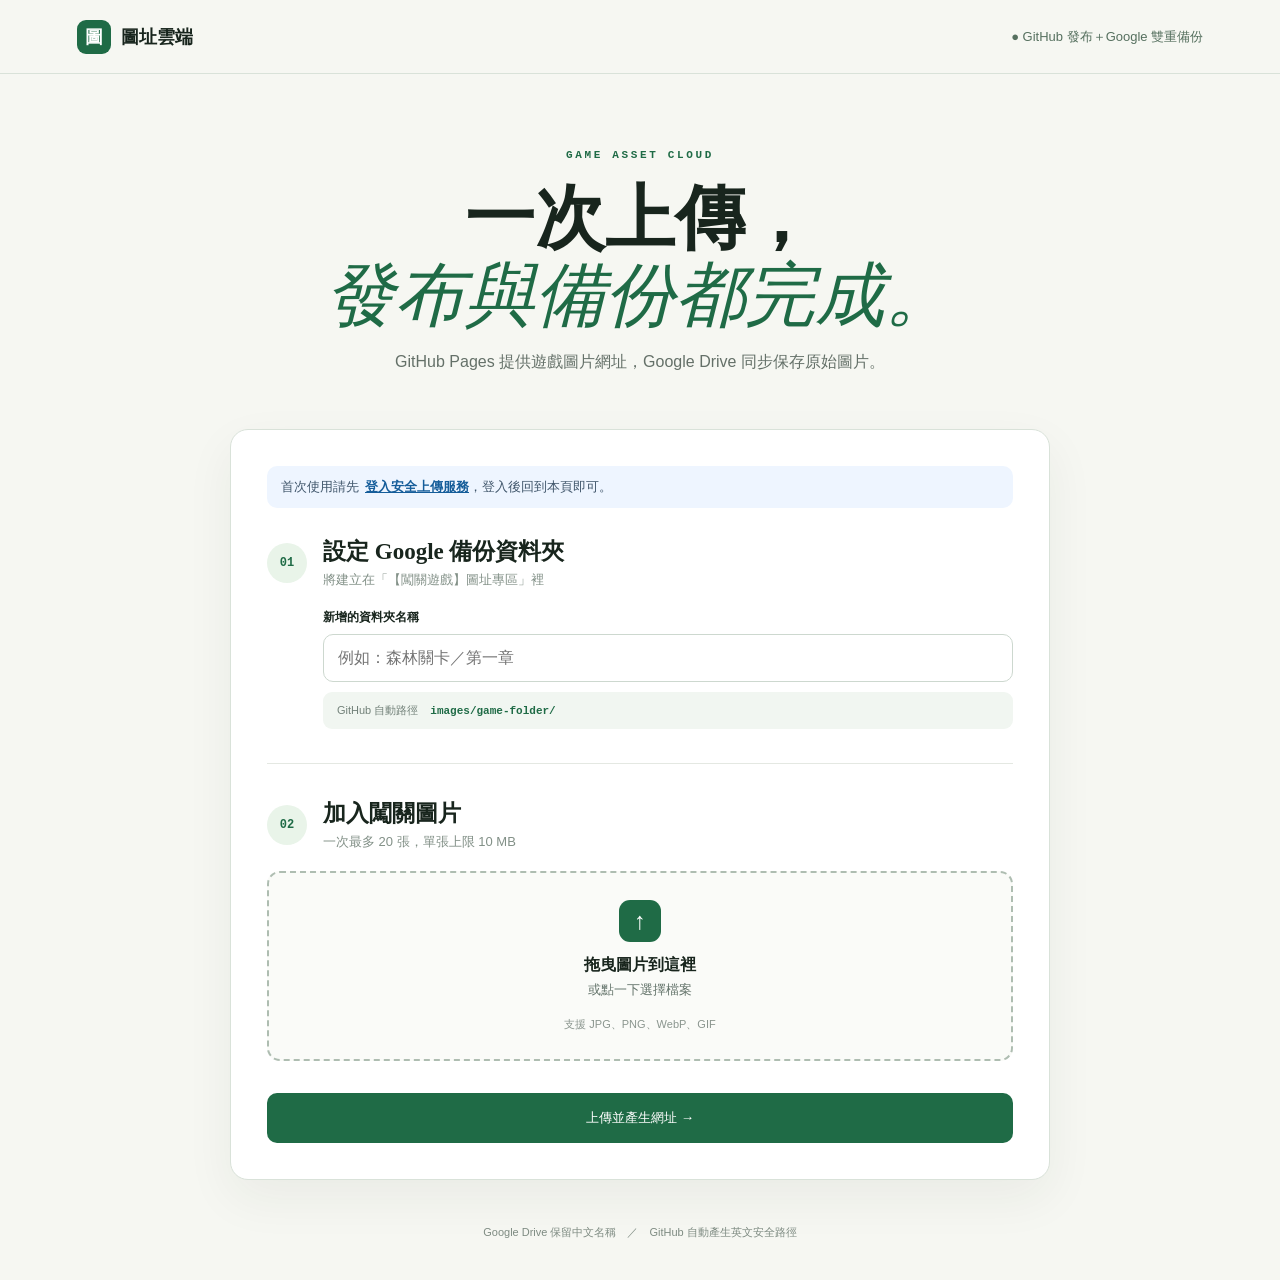
==== index.html @ 6aad8292 "Upload files one at a time: index.html" ====
<!doctype html>
<html lang="zh-Hant">
<head>
  <meta charset="utf-8">
  <meta name="viewport" content="width=device-width,initial-scale=1">
  <title>圖址雲端小工具</title>
  <meta name="description" content="一次將闖關遊戲圖片發布至 GitHub Pages，並備份到 Google Drive。">
  <link rel="stylesheet" href="styles.css">
  <link rel="stylesheet" href="drag-drop.css?v=2">
</head>
<body>
  <header><a class="brand" href="#top"><b>圖</b>圖址雲端</a><span class="status">● GitHub 發布＋Google 雙重備份</span></header>
  <main id="top">
    <section class="hero"><small>GAME ASSET CLOUD</small><h1>一次上傳，<em>發布與備份都完成。</em></h1><p>GitHub Pages 提供遊戲圖片網址，Google Drive 同步保存原始圖片。</p></section>
    <section class="card">
      <div class="notice">首次使用請先<a href="https://game-image-cloud-tool.genikid-ai.chatgpt.site/" target="_blank" rel="noopener">登入安全上傳服務</a>，登入後回到本頁即可。</div>
      <div class="step"><i>01</i><div><h2>設定 Google 備份資料夾</h2><p>將建立在「【闖關遊戲】圖址專區」裡</p></div></div>
      <label for="folder">新增的資料夾名稱</label>
      <input id="folder" maxlength="80" placeholder="例如：森林關卡／第一章">
      <div class="path"><span>GitHub 自動路徑</span><code id="path">images/game-folder/</code></div>
      <hr>
      <div class="step"><i>02</i><div><h2>加入闖關圖片</h2><p>一次最多 20 張，單張上限 10 MB</p></div></div>
      <label class="drop" for="images"><strong>↑</strong><b>拖曳圖片到這裡</b><span>或點一下選擇檔案</span><small>支援 JPG、PNG、WebP、GIF</small></label>
      <input id="images" type="file" accept="image/jpeg,image/png,image/webp,image/gif" multiple hidden>
      <div id="files" class="files"></div><p id="error" class="error" hidden></p>
      <button id="upload" class="primary">上傳並產生網址 <span>→</span></button>
    </section>
    <section id="results" class="card results" hidden><div class="result-head"><div><h2>✓ 圖片同步完成</h2><p>以下網址可直接用在遊戲中</p></div><button id="copy-all">複製全部網址</button></div><div id="result-list"></div></section>
  </main>
  <footer>Google Drive 保留中文名稱　／　GitHub 自動產生英文安全路徑</footer>
  <script src="app.js?v=3"></script>
</body>
</html>
---- styles.css ----
:root{--ink:#18251d;--green:#1f6b46;--mint:#e9f4e9;--line:#d9e2d9;--paper:#f6f7f2}*{box-sizing:border-box}body{margin:0;background:var(--paper);color:var(--ink);font-family:"Microsoft JhengHei",sans-serif}header{height:74px;padding:0 6vw;display:flex;align-items:center;justify-content:space-between;border-bottom:1px solid var(--line)}.brand{display:flex;align-items:center;gap:10px;color:var(--ink);font-size:18px;font-weight:800;text-decoration:none}.brand b{display:grid;place-items:center;width:34px;height:34px;border-radius:9px;background:var(--green);color:white}.status{font-size:13px;color:#56705f}.hero{max-width:900px;margin:auto;padding:70px 24px 40px;text-align:center}.hero small{color:var(--green);font:700 11px monospace;letter-spacing:.24em}.hero h1{margin:18px 0;font:700 clamp(40px,6vw,70px)/1.1 Georgia,"Microsoft JhengHei"}.hero em{display:block;color:var(--green);font-weight:500}.hero p{color:#647068}.card{width:min(820px,calc(100% - 32px));margin:0 auto 30px;padding:36px;background:white;border:1px solid var(--line);border-radius:18px;box-shadow:0 18px 50px #1b32220f}.notice{margin-bottom:28px;padding:12px 14px;border-radius:10px;background:#eef5ff;color:#40566b;font-size:13px}.notice a{margin-left:6px;color:#155d9a;font-weight:800}.step{display:flex;align-items:center;gap:16px;margin-bottom:20px}.step i{display:grid;place-items:center;width:40px;height:40px;border-radius:50%;background:var(--mint);color:var(--green);font:bold 12px monospace}.step h2,.result-head h2{margin:0;font:700 23px Georgia,"Microsoft JhengHei"}.step p,.result-head p{margin:4px 0 0;color:#829087;font-size:13px}label[for=folder]{display:block;margin:0 0 8px 56px;font-size:12px;font-weight:700}#folder{width:calc(100% - 56px);margin-left:56px;padding:14px;border:1px solid #cdd8cf;border-radius:10px;font:inherit}.path{margin:10px 0 0 56px;padding:11px 14px;border-radius:9px;background:#f1f6f1;font-size:11px}.path span{color:#718078;margin-right:12px}.path code{color:var(--green);font-weight:700}hr{height:1px;margin:34px 0;border:0;background:#e4e8e2}.drop{min-height:190px;border:2px dashed #aebdb1;border-radius:13px;background:#fafbf8;display:flex;flex-direction:column;align-items:center;justify-content:center;cursor:pointer}.drop strong{display:grid;place-items:center;width:42px;height:42px;border-radius:11px;background:var(--green);color:white;font-size:24px}.drop b{margin-top:13px}.drop span{margin-top:7px;color:#8a958e;font-size:11px}.files{display:grid;gap:8px;margin-top:14px}.file{display:flex;justify-content:space-between;padding:10px;border:1px solid #e1e6e1;border-radius:8px;font-size:12px}.error{padding:10px;background:#fff0ee;color:#a23e32;border-radius:8px}.primary{width:100%;margin-top:18px;padding:16px;border:0;border-radius:10px;background:var(--green);color:white;font:800 15px inherit;cursor:pointer}.primary:disabled{opacity:.6}.result-head,.result-row{display:flex;align-items:center;gap:14px}.result-head{justify-content:space-between;padding-bottom:20px;border-bottom:1px solid #e6ebe6}.result-head button,.result-row button{padding:9px 12px;border:1px solid #bbcabf;border-radius:8px;background:white;color:var(--green);font-weight:700}.result-row{padding:14px 0;border-bottom:1px solid #edf0ec}.result-row img{width:64px;height:50px;object-fit:cover;border-radius:8px}.result-row div{min-width:0;flex:1}.result-row a{display:block;overflow:hidden;text-overflow:ellipsis;color:#65756b;font:11px monospace;white-space:nowrap}.badges{margin-top:6px}.badges span{margin-right:6px;padding:3px 7px;border-radius:20px;background:#e3f3e7;color:#276c43;font-size:10px}.badges .failed{background:#fff0ee;color:#a23e32}footer{text-align:center;padding:15px 20px 40px;color:#7e8b82;font-size:11px}@media(max-width:640px){header{padding:0 20px}.status{display:none}.card{padding:23px}#folder,label[for=folder],.path{width:100%;margin-left:0}.result-row{align-items:flex-start}.result-row img{display:none}}
---- drag-drop.css ----
.drop {
  transition: border-color .2s, background .2s, box-shadow .2s, transform .2s;
}

.drop:hover,
.drop.dragging {
  border-color: var(--green);
  background: #f0f8f2;
  box-shadow: 0 0 0 4px #e2f0e6;
  transform: translateY(-1px);
}

.drop span {
  margin-top: 5px;
  color: #63736a;
  font-size: 13px;
}

.drop small {
  margin-top: 18px;
  color: #8a958e;
  font-size: 11px;
}
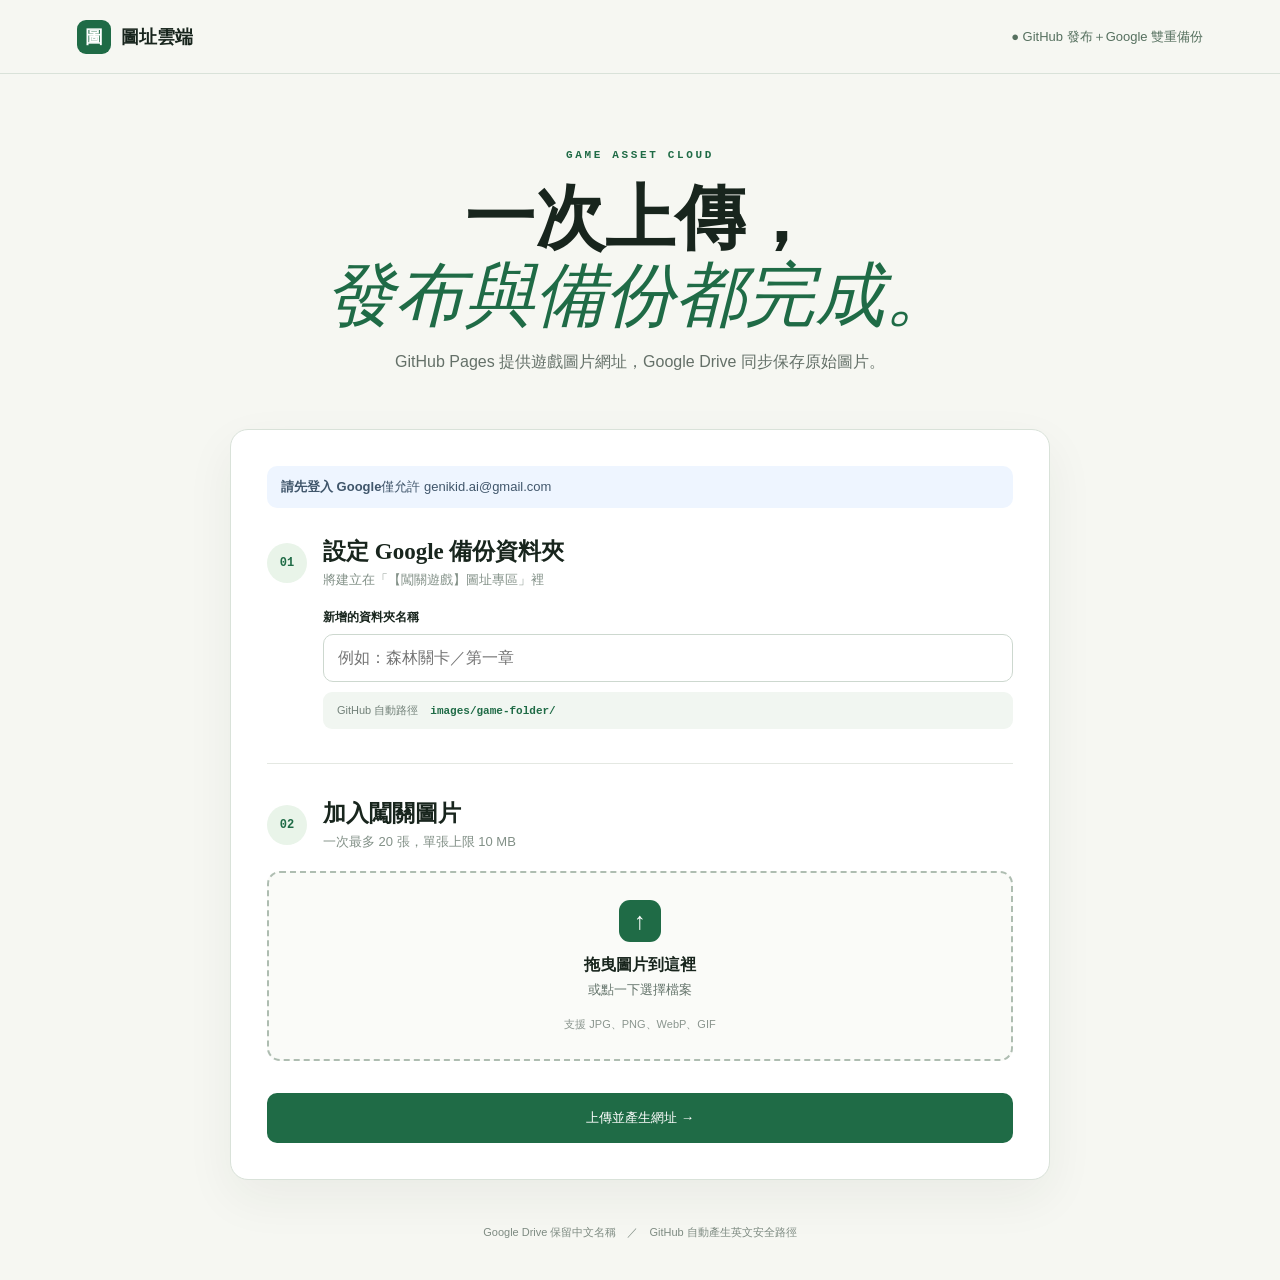
==== commit 4bf73e4e: "Add Google sign-in: index.html" ====
--- a/index.html
+++ b/index.html
@@ -7,13 +7,14 @@
   <meta name="description" content="一次將闖關遊戲圖片發布至 GitHub Pages，並備份到 Google Drive。">
   <link rel="stylesheet" href="styles.css">
   <link rel="stylesheet" href="drag-drop.css?v=2">
+  <link rel="stylesheet" href="google-auth.css?v=1">
 </head>
 <body>
   <header><a class="brand" href="#top"><b>圖</b>圖址雲端</a><span class="status">● GitHub 發布＋Google 雙重備份</span></header>
   <main id="top">
     <section class="hero"><small>GAME ASSET CLOUD</small><h1>一次上傳，<em>發布與備份都完成。</em></h1><p>GitHub Pages 提供遊戲圖片網址，Google Drive 同步保存原始圖片。</p></section>
     <section class="card">
-      <div class="notice">首次使用請先<a href="https://game-image-cloud-tool.genikid-ai.chatgpt.site/" target="_blank" rel="noopener">登入安全上傳服務</a>，登入後回到本頁即可。</div>
+      <div class="notice"><div><b id="login-status">請先登入 Google</b><span>僅允許 genikid.ai@gmail.com</span></div><div id="google-signin"></div><button id="google-signout" hidden>登出</button></div>
       <div class="step"><i>01</i><div><h2>設定 Google 備份資料夾</h2><p>將建立在「【闖關遊戲】圖址專區」裡</p></div></div>
       <label for="folder">新增的資料夾名稱</label>
       <input id="folder" maxlength="80" placeholder="例如：森林關卡／第一章">
@@ -28,6 +29,7 @@
     <section id="results" class="card results" hidden><div class="result-head"><div><h2>✓ 圖片同步完成</h2><p>以下網址可直接用在遊戲中</p></div><button id="copy-all">複製全部網址</button></div><div id="result-list"></div></section>
   </main>
   <footer>Google Drive 保留中文名稱　／　GitHub 自動產生英文安全路徑</footer>
-  <script src="app.js?v=3"></script>
+  <script src="https://accounts.google.com/gsi/client" async></script>
+  <script src="app.js?v=4"></script>
 </body>
 </html>
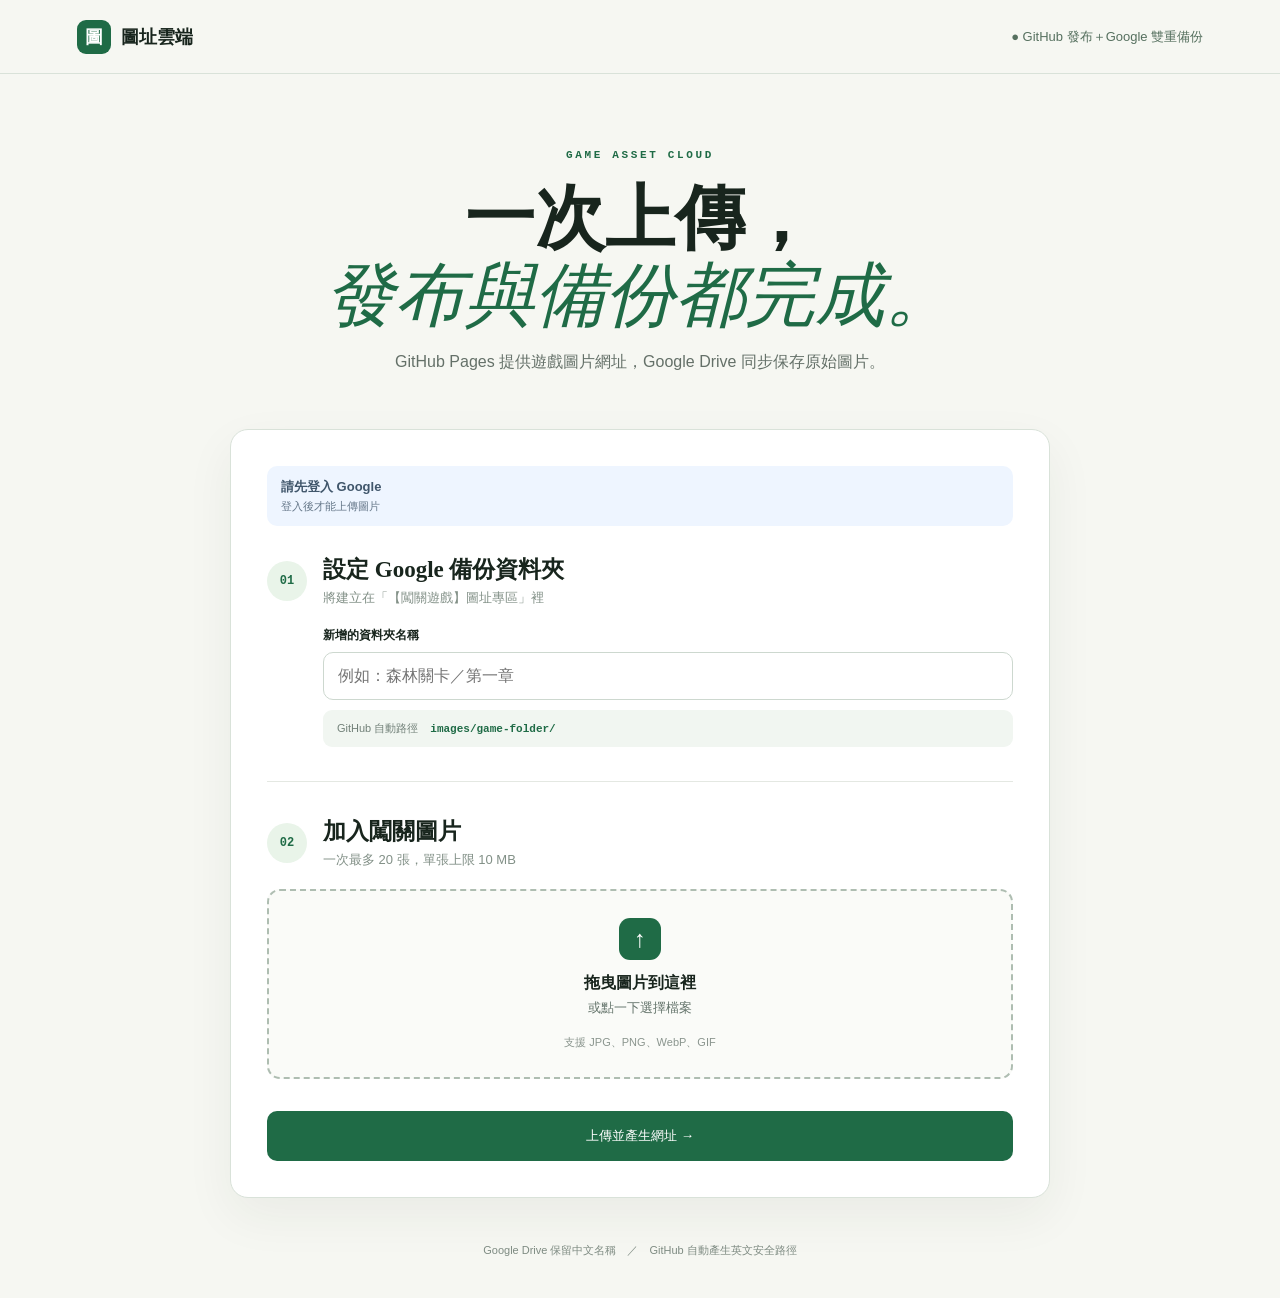
==== commit 76d16c5b: "Add unauthorized login message: index.html" ====
--- a/index.html
+++ b/index.html
@@ -14,7 +14,7 @@
   <main id="top">
     <section class="hero"><small>GAME ASSET CLOUD</small><h1>一次上傳，<em>發布與備份都完成。</em></h1><p>GitHub Pages 提供遊戲圖片網址，Google Drive 同步保存原始圖片。</p></section>
     <section class="card">
-      <div class="notice"><div><b id="login-status">請先登入 Google</b><span>僅允許 genikid.ai@gmail.com</span></div><div id="google-signin"></div><button id="google-signout" hidden>登出</button></div>
+      <div class="notice" id="login-box"><div><b id="login-status">請先登入 Google</b><span id="login-help">登入後才能上傳圖片</span></div><div id="google-signin"></div><button id="google-signout" hidden>登出</button></div>
       <div class="step"><i>01</i><div><h2>設定 Google 備份資料夾</h2><p>將建立在「【闖關遊戲】圖址專區」裡</p></div></div>
       <label for="folder">新增的資料夾名稱</label>
       <input id="folder" maxlength="80" placeholder="例如：森林關卡／第一章">
@@ -30,6 +30,6 @@
   </main>
   <footer>Google Drive 保留中文名稱　／　GitHub 自動產生英文安全路徑</footer>
   <script src="https://accounts.google.com/gsi/client" async></script>
-  <script src="app.js?v=4"></script>
+  <script src="app.js?v=5"></script>
 </body>
 </html>
--- a/google-auth.css
+++ b/google-auth.css
@@ -0,0 +1,30 @@
+.notice {
+  display: flex;
+  align-items: center;
+  justify-content: space-between;
+  gap: 14px;
+}
+
+.notice > div:first-child {
+  display: flex;
+  flex-direction: column;
+  gap: 3px;
+}
+
+.notice span {
+  color: #657789;
+  font-size: 11px;
+}
+
+.notice button {
+  border: 1px solid #b7c7d8;
+  border-radius: 7px;
+  background: white;
+  color: #38566f;
+  padding: 7px 11px;
+  font-weight: 700;
+}
+
+@media (max-width: 640px) {
+  .notice { align-items: flex-start; flex-direction: column; }
+}
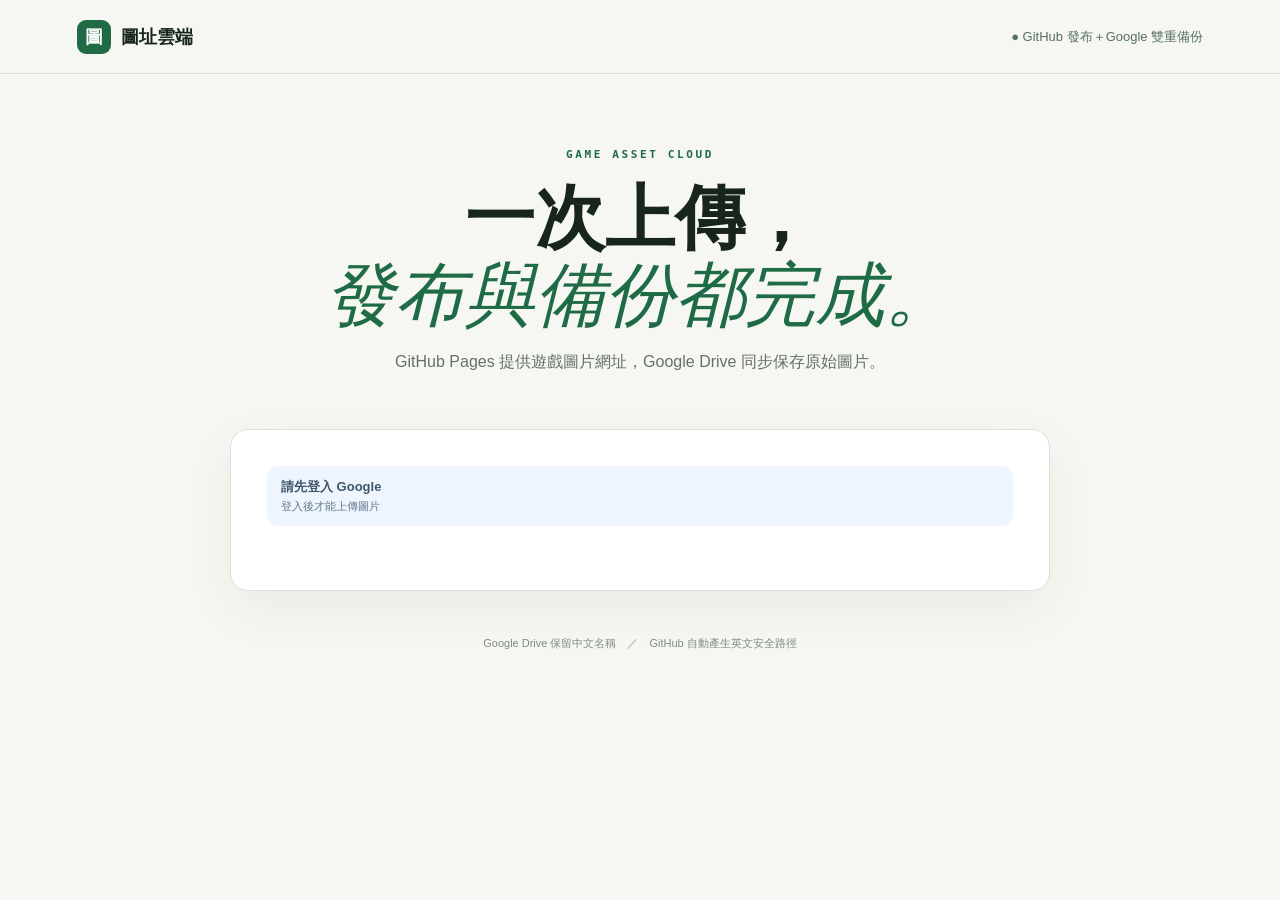
==== commit 740aa5a9: "Gate upload form behind login: index.html" ====
--- a/index.html
+++ b/index.html
@@ -15,6 +15,7 @@
     <section class="hero"><small>GAME ASSET CLOUD</small><h1>一次上傳，<em>發布與備份都完成。</em></h1><p>GitHub Pages 提供遊戲圖片網址，Google Drive 同步保存原始圖片。</p></section>
     <section class="card">
       <div class="notice" id="login-box"><div><b id="login-status">請先登入 Google</b><span id="login-help">登入後才能上傳圖片</span></div><div id="google-signin"></div><button id="google-signout" hidden>登出</button></div>
+      <div id="tool-content" hidden>
       <div class="step"><i>01</i><div><h2>設定 Google 備份資料夾</h2><p>將建立在「【闖關遊戲】圖址專區」裡</p></div></div>
       <label for="folder">新增的資料夾名稱</label>
       <input id="folder" maxlength="80" placeholder="例如：森林關卡／第一章">
@@ -25,11 +26,12 @@
       <input id="images" type="file" accept="image/jpeg,image/png,image/webp,image/gif" multiple hidden>
       <div id="files" class="files"></div><p id="error" class="error" hidden></p>
       <button id="upload" class="primary">上傳並產生網址 <span>→</span></button>
+      </div>
     </section>
     <section id="results" class="card results" hidden><div class="result-head"><div><h2>✓ 圖片同步完成</h2><p>以下網址可直接用在遊戲中</p></div><button id="copy-all">複製全部網址</button></div><div id="result-list"></div></section>
   </main>
   <footer>Google Drive 保留中文名稱　／　GitHub 自動產生英文安全路徑</footer>
   <script src="https://accounts.google.com/gsi/client" async></script>
-  <script src="app.js?v=5"></script>
+  <script src="app.js?v=6"></script>
 </body>
 </html>
--- a/google-auth.css
+++ b/google-auth.css
@@ -25,6 +25,11 @@
   font-weight: 700;
 }
 
+.notice.failed { background: #fff0ee; }
+.notice.failed b { color: #a23e32; }
+.notice.success { background: #e8f5eb; }
+.notice.success b { color: #276c43; }
+
 @media (max-width: 640px) {
   .notice { align-items: flex-start; flex-direction: column; }
 }
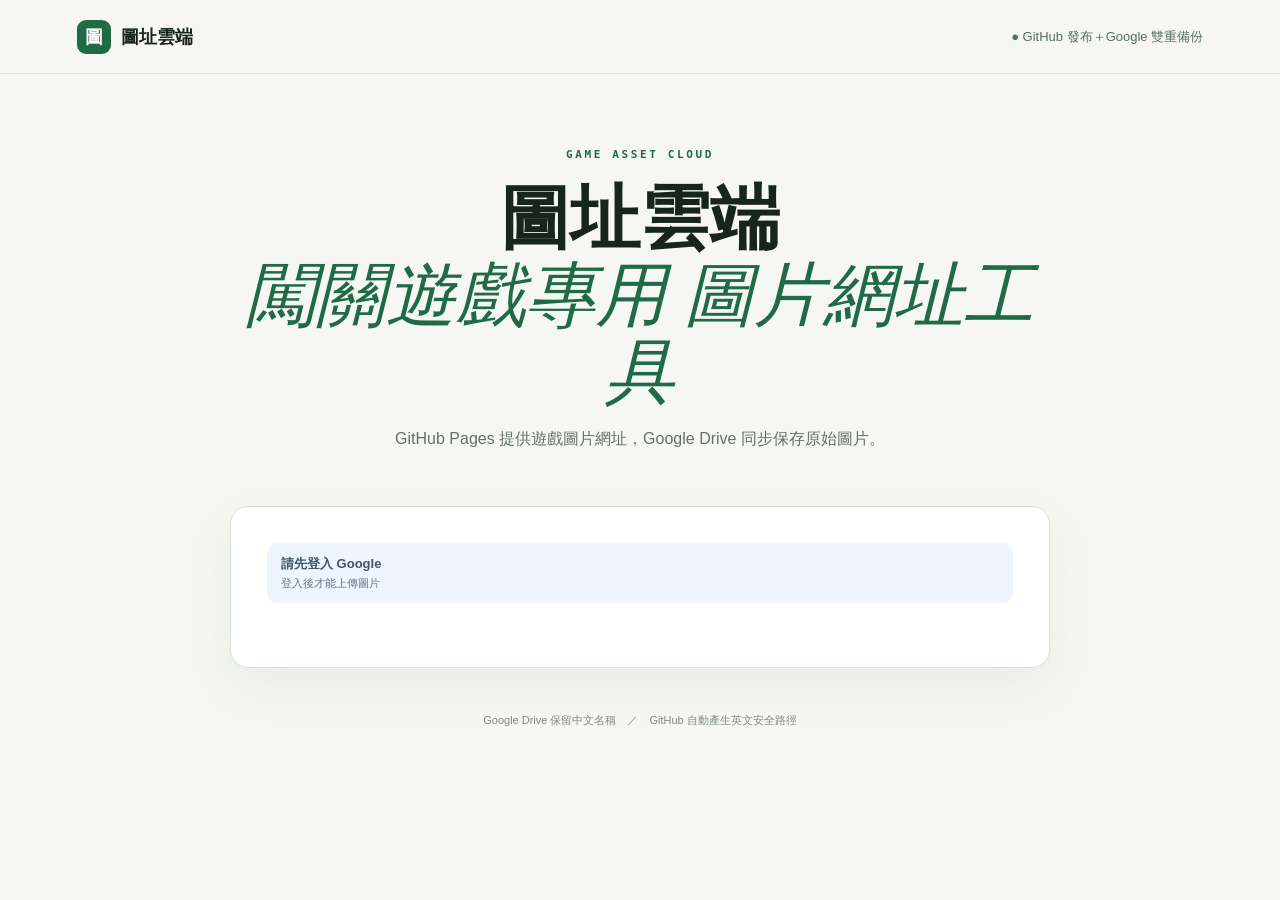
==== commit 3e7d9075: "Update image tool title" ====
--- a/index.html
+++ b/index.html
@@ -12,7 +12,7 @@
 <body>
   <header><a class="brand" href="#top"><b>圖</b>圖址雲端</a><span class="status">● GitHub 發布＋Google 雙重備份</span></header>
   <main id="top">
-    <section class="hero"><small>GAME ASSET CLOUD</small><h1>一次上傳，<em>發布與備份都完成。</em></h1><p>GitHub Pages 提供遊戲圖片網址，Google Drive 同步保存原始圖片。</p></section>
+    <section class="hero"><small>GAME ASSET CLOUD</small><h1>圖址雲端<em>闖關遊戲專用 圖片網址工具</em></h1><p>GitHub Pages 提供遊戲圖片網址，Google Drive 同步保存原始圖片。</p></section>
     <section class="card">
       <div class="notice" id="login-box"><div><b id="login-status">請先登入 Google</b><span id="login-help">登入後才能上傳圖片</span></div><div id="google-signin"></div><button id="google-signout" hidden>登出</button></div>
       <div id="tool-content" hidden>
@@ -32,6 +32,6 @@
   </main>
   <footer>Google Drive 保留中文名稱　／　GitHub 自動產生英文安全路徑</footer>
   <script src="https://accounts.google.com/gsi/client" async></script>
-  <script src="app.js?v=6"></script>
+  <script src="app.js?v=7"></script>
 </body>
 </html>
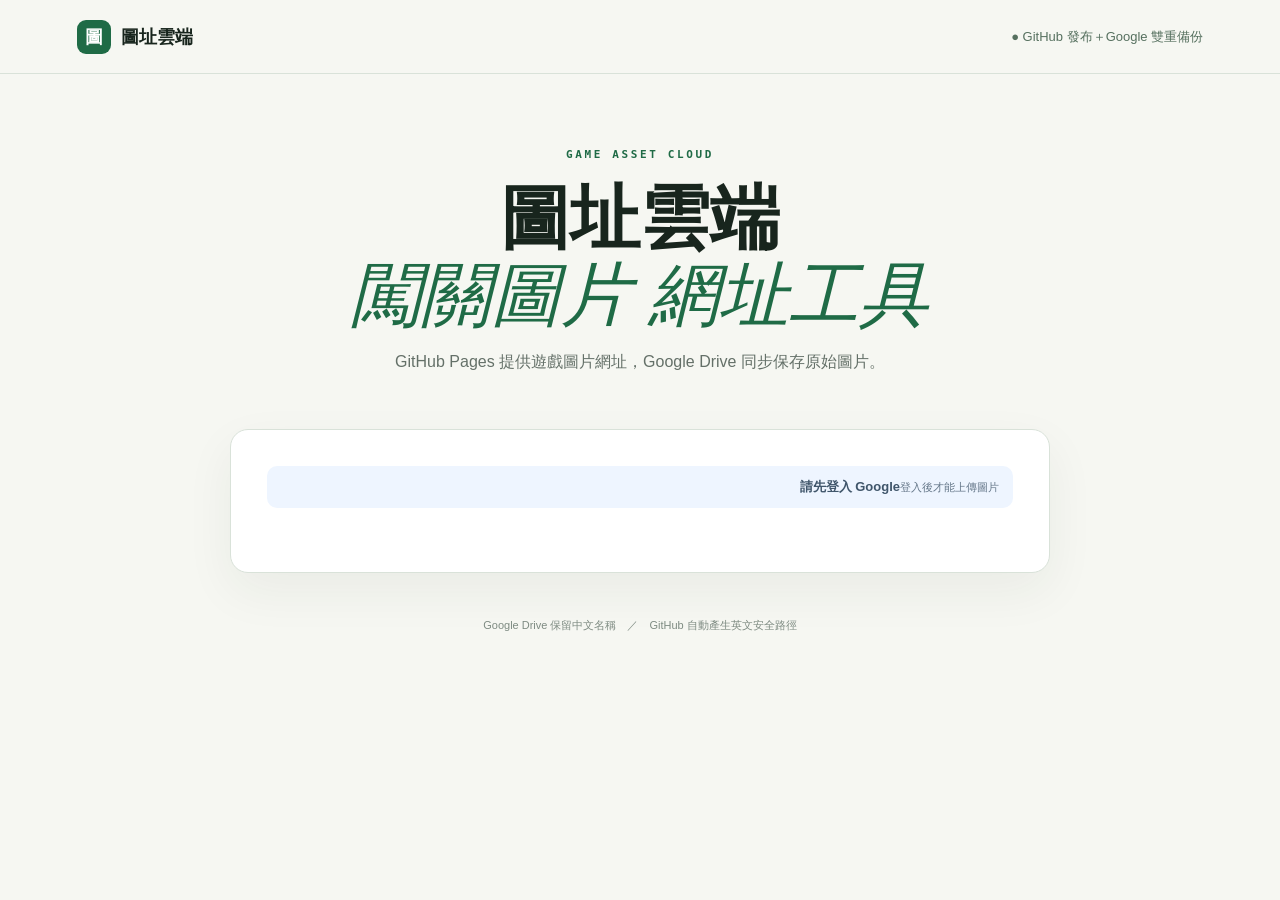
==== commit 94ce6100: "Center login and update title: index.html" ====
--- a/index.html
+++ b/index.html
@@ -12,9 +12,9 @@
 <body>
   <header><a class="brand" href="#top"><b>圖</b>圖址雲端</a><span class="status">● GitHub 發布＋Google 雙重備份</span></header>
   <main id="top">
-    <section class="hero"><small>GAME ASSET CLOUD</small><h1>圖址雲端<em>闖關遊戲專用 圖片網址工具</em></h1><p>GitHub Pages 提供遊戲圖片網址，Google Drive 同步保存原始圖片。</p></section>
+    <section class="hero"><small>GAME ASSET CLOUD</small><h1>圖址雲端<em>闖關圖片 網址工具</em></h1><p>GitHub Pages 提供遊戲圖片網址，Google Drive 同步保存原始圖片。</p></section>
     <section class="card">
-      <div class="notice" id="login-box"><div><b id="login-status">請先登入 Google</b><span id="login-help">登入後才能上傳圖片</span></div><div id="google-signin"></div><button id="google-signout" hidden>登出</button></div>
+      <div class="notice" id="login-box"><div id="google-signin"></div><div class="login-message"><b id="login-status">請先登入 Google</b><span id="login-help">登入後才能上傳圖片</span></div><button id="google-signout" hidden>登出</button></div>
       <div id="tool-content" hidden>
       <div class="step"><i>01</i><div><h2>設定 Google 備份資料夾</h2><p>將建立在「【闖關遊戲】圖址專區」裡</p></div></div>
       <label for="folder">新增的資料夾名稱</label>
@@ -32,6 +32,6 @@
   </main>
   <footer>Google Drive 保留中文名稱　／　GitHub 自動產生英文安全路徑</footer>
   <script src="https://accounts.google.com/gsi/client" async></script>
-  <script src="app.js?v=7"></script>
+  <script src="app.js?v=8"></script>
 </body>
 </html>
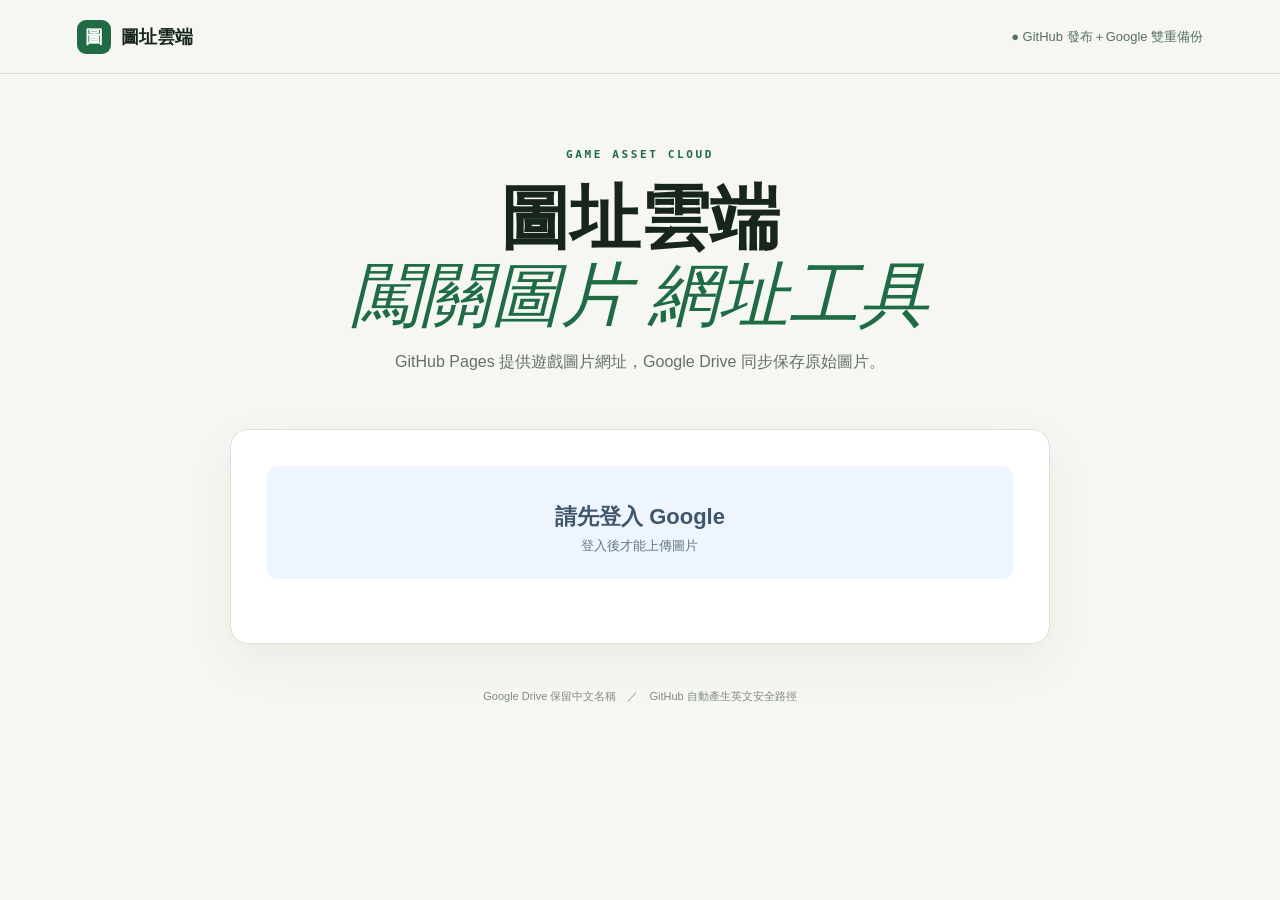
==== commit f1c2d8d6: "Add named URL copy option: index.html" ====
--- a/index.html
+++ b/index.html
@@ -28,10 +28,10 @@
       <button id="upload" class="primary">上傳並產生網址 <span>→</span></button>
       </div>
     </section>
-    <section id="results" class="card results" hidden><div class="result-head"><div><h2>✓ 圖片同步完成</h2><p>以下網址可直接用在遊戲中</p></div><button id="copy-all">複製全部網址</button></div><div id="result-list"></div></section>
+    <section id="results" class="card results" hidden><div class="result-head"><div><h2>✓ 圖片同步完成</h2><p>以下網址可直接用在遊戲中</p></div><div class="copy-actions"><button id="copy-all-urls">複製全部網址</button><button id="copy-all" class="copy-named">複製全部</button></div></div><div id="result-list"></div></section>
   </main>
   <footer>Google Drive 保留中文名稱　／　GitHub 自動產生英文安全路徑</footer>
   <script src="https://accounts.google.com/gsi/client" async></script>
-  <script src="app.js?v=8"></script>
+  <script src="app.js?v=9"></script>
 </body>
 </html>
--- a/google-auth.css
+++ b/google-auth.css
@@ -1,19 +1,25 @@
 .notice {
   display: flex;
   align-items: center;
-  justify-content: space-between;
-  gap: 14px;
+  justify-content: center;
+  flex-direction: column;
+  gap: 12px;
+  padding: 24px 16px;
+  text-align: center;
 }
 
-.notice > div:first-child {
+.notice .login-message {
   display: flex;
+  align-items: center;
   flex-direction: column;
-  gap: 3px;
+  gap: 5px;
 }
+
+.notice b { font-size: 22px; }
 
 .notice span {
   color: #657789;
-  font-size: 11px;
+  font-size: 13px;
 }
 
 .notice button {
@@ -31,5 +37,5 @@
 .notice.success b { color: #276c43; }
 
 @media (max-width: 640px) {
-  .notice { align-items: flex-start; flex-direction: column; }
+  .notice { align-items: center; }
 }
